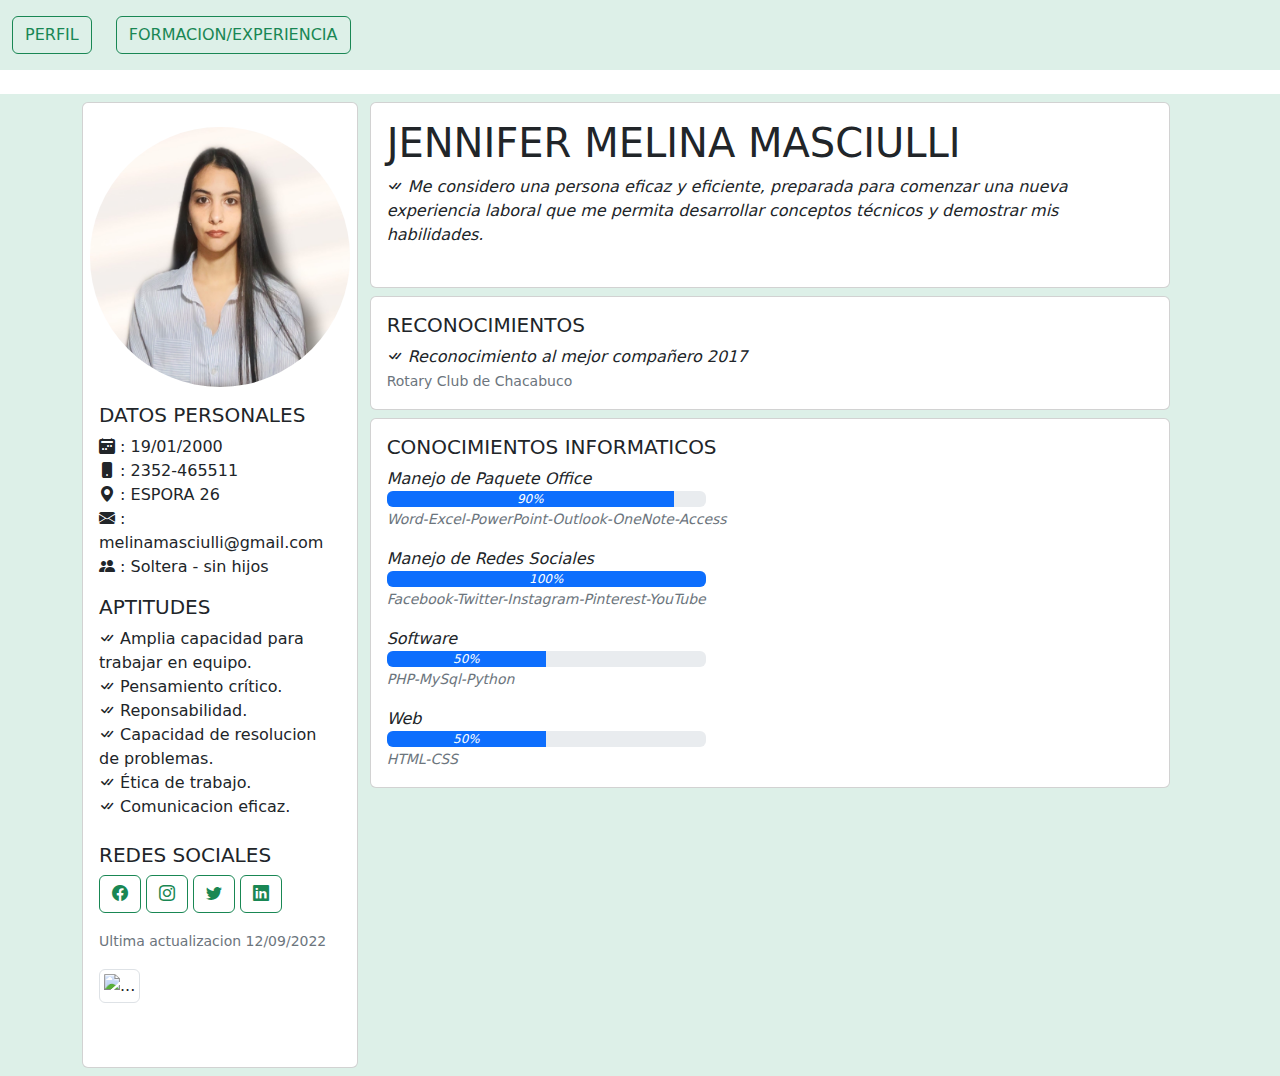
==== index.html @ 7c3a9adf "modifique educacion y experiencia" ====
<!DOCTYPE html>
<html lang="en">

<head>
  <meta charset="UTF-8">
  <meta http-equiv="X-UA-Compatible" content="IE=edge">
  <meta name="viewport" content="width=device-width, initial-scale=1.0">
  <link rel="stylesheet" href="css/bootstrap.min.css">
  <link rel="stylesheet" href="https://cdn.jsdelivr.net/npm/bootstrap-icons@1.9.1/font/bootstrap-icons.css">
  <link rel="stylesheet" href="practicas2.css">
  <title>JENNIFER MELINA MASCIULLI-CV</title>
</head>


<body background="VEC.jpg">


  <nav class="navbar navbar-expand-lg verde">

    <div class="container-fluid">
      <a class="navbar-brand" href="index.html">   <button type="button"
          class="btn btn-outline-success">PERFIL</button></a>
      <button class="navbar-toggler" type="button" data-bs-toggle="collapse" data-bs-target="#navbarNav"
        aria-controls="navbarNav" aria-expanded="false" aria-label="Toggle navigation">
        <span class="navbar-toggler-icon"></span>
      </button>
      <div class="collapse navbar-collapse" id="navbarNav">
        <ul class="navbar-nav">


          <li class="nav-item">
            <a class="nav-link active" aria-current="page" href="educacion.html"> <button type="button"
                class="btn btn-outline-success">FORMACION/EXPERIENCIA</button></a>
          </li>
         

        </ul>
      </div>
    </div>
  </nav> <br>



  <nav class="navbar navbar-expand-lg verde">


    <div class="container align">
      <div class="card" style="width: 23rem;" > <br>
        <img src="CV.MELINA.jpg" class="circular--square mx-auto" width="260" height="260">




        <div class="card-body">


          <h5 class="card-title"> DATOS PERSONALES</h5>
          <p class="card-text"><i class="bi bi-calendar2-week-fill"></i> : 19/01/2000 <br>
            <i class="bi bi-phone-fill"></i> : 2352-465511 <br>
            <i class="bi bi-geo-alt-fill"></i> : ESPORA 26 <br>
            <i class="bi bi-envelope-fill"></i> : melinamasciulli@gmail.com <br>
            <i class="bi bi-people-fill"></i> : Soltera - sin hijos <br>


          <h5 class="card-title"> APTITUDES</h5>
            <i class="bi bi-check-all"></i> Amplia capacidad para trabajar en equipo.<br>
            <i class="bi bi-check-all"></i> Pensamiento crítico. <br>
            <i class="bi bi-check-all"></i> Reponsabilidad. <br>
            <i class="bi bi-check-all"></i> Capacidad de resolucion de problemas. <br>
            <i class="bi bi-check-all"></i> Ética de trabajo. <br>
            <i class="bi bi-check-all"></i> Comunicacion eficaz. <br>


          </br> <h5 class="card-title"> REDES SOCIALES</h5>
          <p class=" card-text">

            <a class="btn btn-outline-success" type="submit" href="https://www.facebook.com/mmasciullibj16/"><i
                class="bi bi-facebook"></i></a>

            <a class="btn btn-outline-success" type="submit" href="https://www.instagram.com/melinamasciulliok/"><i
                class="bi bi-instagram"></i></a>

            <a class="btn btn-outline-success" type="submit" href="https://mobile.twitter.com/masciullibj"><i
                class="bi bi-twitter"></i></a>

            <a class="btn btn-outline-success" type="submit" href="https://www.linkedin.com/in/masciullimelina/"><i
                class="bi bi-linkedin"></i></a>

          <p class="card-text"><small class="text-muted">Ultima actualizacion 12/09/2022</small></p>
          <img src="WhatsApp.png" class="img-thumbnail" alt="..." width="120">


        </div> <br>
      </br> </div>

      <div class="container-fluid align-self-start">
        <div class="card" style="width: 50rem;" alt="...">
          <div class="card-body" class="align=center">
            <h1 class="card-title"> JENNIFER MELINA MASCIULLI</h1>
            <i class="bi bi-check-all"><i class="card-text"> </i> Me considero una persona eficaz y eficiente, preparada
              para comenzar una nueva experiencia laboral que me permita desarrollar conceptos técnicos y demostrar
              mis habilidades. <br> </i> <br>
          </div>
        </div>
          <div class="card mt-2" style="width: 50rem;" alt="...">
            <div class="card-body" class="align=right">
              <h5 class="card-title"> RECONOCIMIENTOS</h5>
              <i class="bi bi-check-all"><i class="card-text"> </i> Reconocimiento al mejor compañero 2017<br> </i>
              <p class="card-text"><small class="text-muted">Rotary Club de Chacabuco</small></p>
            </div>
          </div>
        
        <div class="card mt-2" style="width: 50rem;" alt="...">
          <div class="card-body" class="align=right">
            <h5 class="card-title"> CONOCIMIENTOS INFORMATICOS</h5>
            <i class="card-text"> Manejo de Paquete Office <div class="progress col-md-5" >
              <div class="progress-bar" role="progressbar" style="width:90%">90%</div>
            </div> 
            
            <p class="card-text"><small class="text-muted">Word-Excel-PowerPoint-Outlook-OneNote-Access</small></p>
            
            <i class="card-text"> Manejo de Redes Sociales<div class="progress col-md-5" >
              <div class="progress-bar" role="progressbar" style="width:100%">100%</div>
            </div>

            <p class="card-text"><small class="text-muted">Facebook-Twitter-Instagram-Pinterest-YouTube</small></p>

            <i class="card-text"> Software <div class="progress col-md-5" >
              <div class="progress-bar" role="progressbar" style="width:50%">50%</div>
            </div> 
            
            <p class="card-text"><small class="text-muted">PHP-MySql-Python</small></p>

            <i class="card-text"> Web <div class="progress col-md-5" >
              <div class="progress-bar" role="progressbar" style="width:50%">50%</div>
            </div> 
            
            <p class="card-text"><small class="text-muted">HTML-CSS</small></p>




          </div>
        </div>


          </div>
        </div>



</body>
<script src="js/bootstrap.bundle.min.js"></script>


</html>
---- practicas2.css ----
.verde{
    background-color: #b5decd75;
}
.margen {margin:20px 0px}



.circular--square {
    border-radius: 70%;
  }

  
.verde{
    background-color: #b5decd75;


}

h3 {
    font-size: medium; font-family:'Open Sans', 'Helvetica Neue', sans-serif; color: #b5decd75;
}



h6 { font-family:Cambria, Cochin, Georgia, Times, 'Times New Roman', serif; font-size:large; color:dimgray; text-align: center;


}
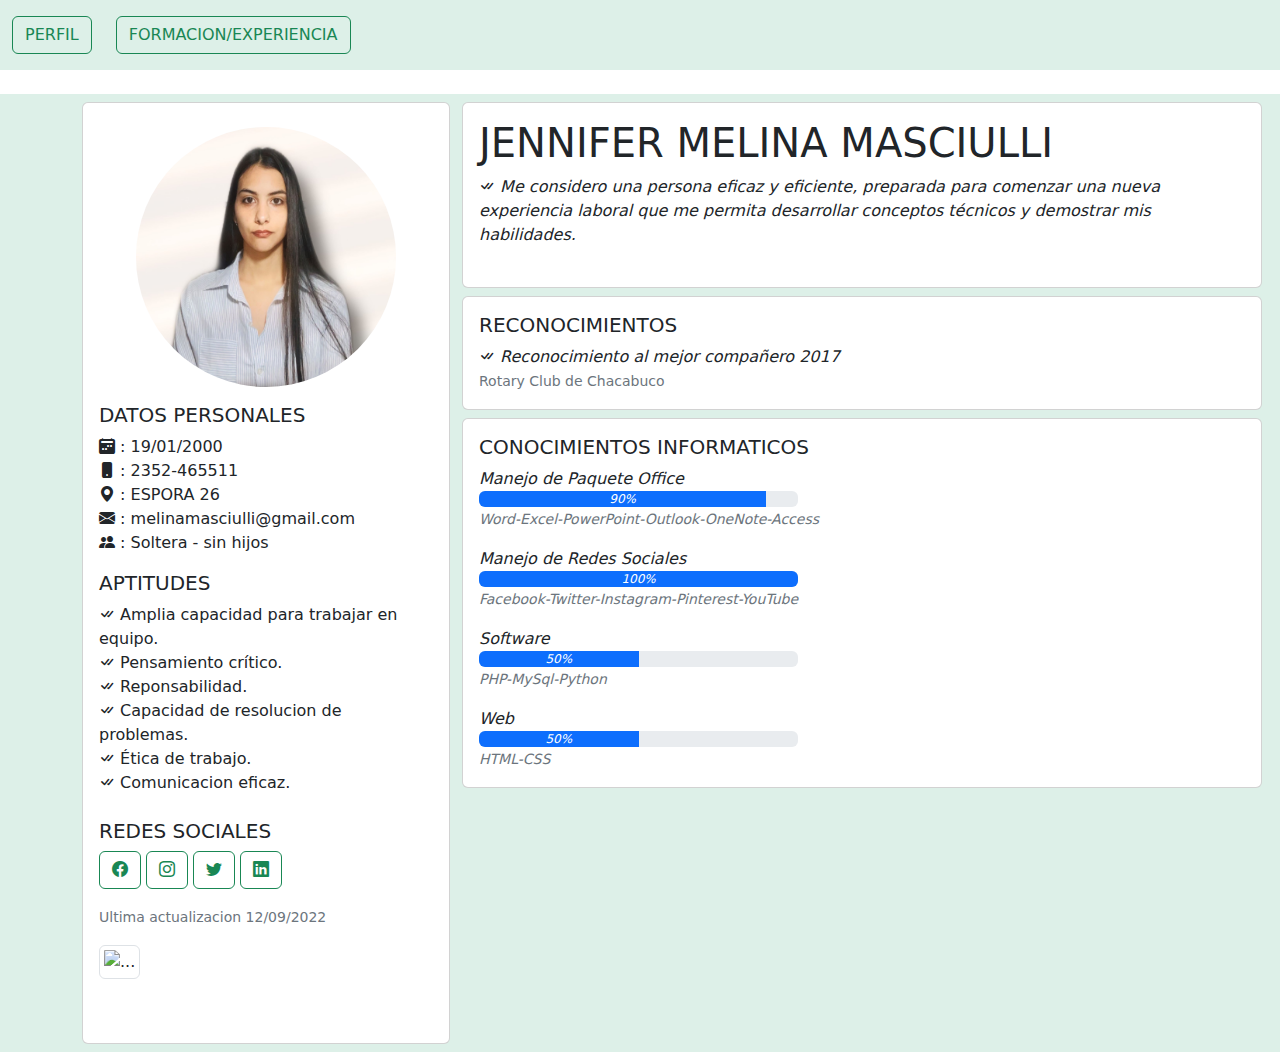
==== commit aa47d773: "ajuste la pantalla principal y modifique la barra de porcentaje de educacion" ====
--- a/index.html
+++ b/index.html
@@ -41,17 +41,13 @@
 
 
 
-  <nav class="navbar navbar-expand-lg verde">
+  <nav class="navbar navbar-expand-lg verde mx-auto">
 
+    <div class="container align mx-auto" >
+      <div class="card col-2"  width="260" height="260" style="width: 23rem;" > <br>
+        <img src="CV.MELINA.jpg" class="circular--square mx-auto" width="260" height="260" >
 
-    <div class="container align">
-      <div class="card" style="width: 23rem;" > <br>
-        <img src="CV.MELINA.jpg" class="circular--square mx-auto" width="260" height="260">
-
-
-
-
-        <div class="card-body">
+        <div class="card-body mx-auto">
 
 
           <h5 class="card-title"> DATOS PERSONALES</h5>
@@ -87,12 +83,18 @@
                 class="bi bi-linkedin"></i></a>
 
           <p class="card-text"><small class="text-muted">Ultima actualizacion 12/09/2022</small></p>
-          <img src="WhatsApp.png" class="img-thumbnail" alt="..." width="120">
+          <img src="WhatsApp.png" class="img-thumbnail" alt="..." width="115">
 
 
         </div> <br>
       </br> </div>
 
+
+
+
+
+
+      
       <div class="container-fluid align-self-start">
         <div class="card" style="width: 50rem;" alt="...">
           <div class="card-body" class="align=center">
@@ -137,19 +139,14 @@
             
             <p class="card-text"><small class="text-muted">HTML-CSS</small></p>
 
-
-
-
+          </div>
+          
+        </div>
           </div>
         </div>
 
+</body>
 
-          </div>
-        </div>
-
-
-
-</body>
 <script src="js/bootstrap.bundle.min.js"></script>
 
 
--- a/practicas2.css
+++ b/practicas2.css
@@ -24,5 +24,5 @@
 
 h6 { font-family:Cambria, Cochin, Georgia, Times, 'Times New Roman', serif; font-size:large; color:dimgray; text-align: center;
 
+}
 
-}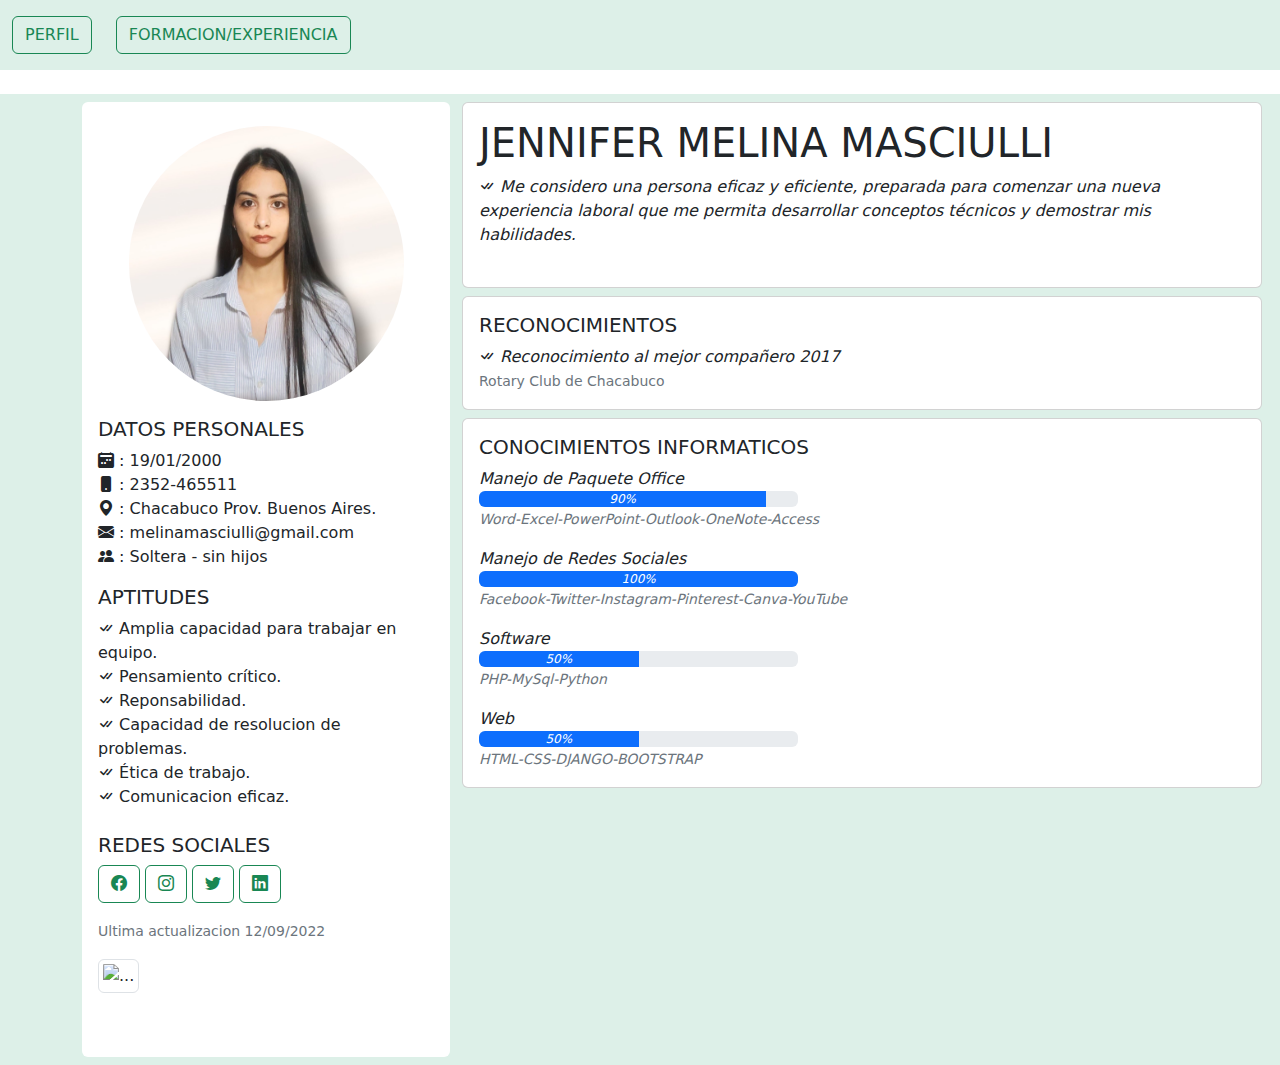
==== commit d51734c8: "agregue informacion al perfil" ====
--- a/index.html
+++ b/index.html
@@ -8,7 +8,7 @@
   <link rel="stylesheet" href="css/bootstrap.min.css">
   <link rel="stylesheet" href="https://cdn.jsdelivr.net/npm/bootstrap-icons@1.9.1/font/bootstrap-icons.css">
   <link rel="stylesheet" href="practicas2.css">
-  <title>JENNIFER MELINA MASCIULLI-CV</title>
+  <title>  JENNIFER MELINA MASCIULLI-CV</title>
 </head>
 
 
@@ -44,16 +44,18 @@
   <nav class="navbar navbar-expand-lg verde mx-auto">
 
     <div class="container align mx-auto" >
-      <div class="card col-2"  width="260" height="260" style="width: 23rem;" > <br>
-        <img src="CV.MELINA.jpg" class="circular--square mx-auto" width="260" height="260" >
+      <div class="card col-2"  width="260" height="260" style="width: 23rem; border: 3cm;" > <br>
+        <img src="CV.MELINA.jpg" class="circular--square mx-auto" width="275" height="275" >
 
         <div class="card-body mx-auto">
+
+          
 
 
           <h5 class="card-title"> DATOS PERSONALES</h5>
           <p class="card-text"><i class="bi bi-calendar2-week-fill"></i> : 19/01/2000 <br>
             <i class="bi bi-phone-fill"></i> : 2352-465511 <br>
-            <i class="bi bi-geo-alt-fill"></i> : ESPORA 26 <br>
+            <i class="bi bi-geo-alt-fill"></i> : Chacabuco Prov. Buenos Aires.  <br>
             <i class="bi bi-envelope-fill"></i> : melinamasciulli@gmail.com <br>
             <i class="bi bi-people-fill"></i> : Soltera - sin hijos <br>
 
@@ -89,11 +91,6 @@
         </div> <br>
       </br> </div>
 
-
-
-
-
-
       
       <div class="container-fluid align-self-start">
         <div class="card" style="width: 50rem;" alt="...">
@@ -125,7 +122,7 @@
               <div class="progress-bar" role="progressbar" style="width:100%">100%</div>
             </div>
 
-            <p class="card-text"><small class="text-muted">Facebook-Twitter-Instagram-Pinterest-YouTube</small></p>
+            <p class="card-text"><small class="text-muted">Facebook-Twitter-Instagram-Pinterest-Canva-YouTube</small></p>
 
             <i class="card-text"> Software <div class="progress col-md-5" >
               <div class="progress-bar" role="progressbar" style="width:50%">50%</div>
@@ -137,13 +134,15 @@
               <div class="progress-bar" role="progressbar" style="width:50%">50%</div>
             </div> 
             
-            <p class="card-text"><small class="text-muted">HTML-CSS</small></p>
+            <p class="card-text"><small class="text-muted">HTML-CSS-DJANGO-BOOTSTRAP</small></p>
 
           </div>
           
         </div>
           </div>
+          
         </div>
+
 
 </body>
 
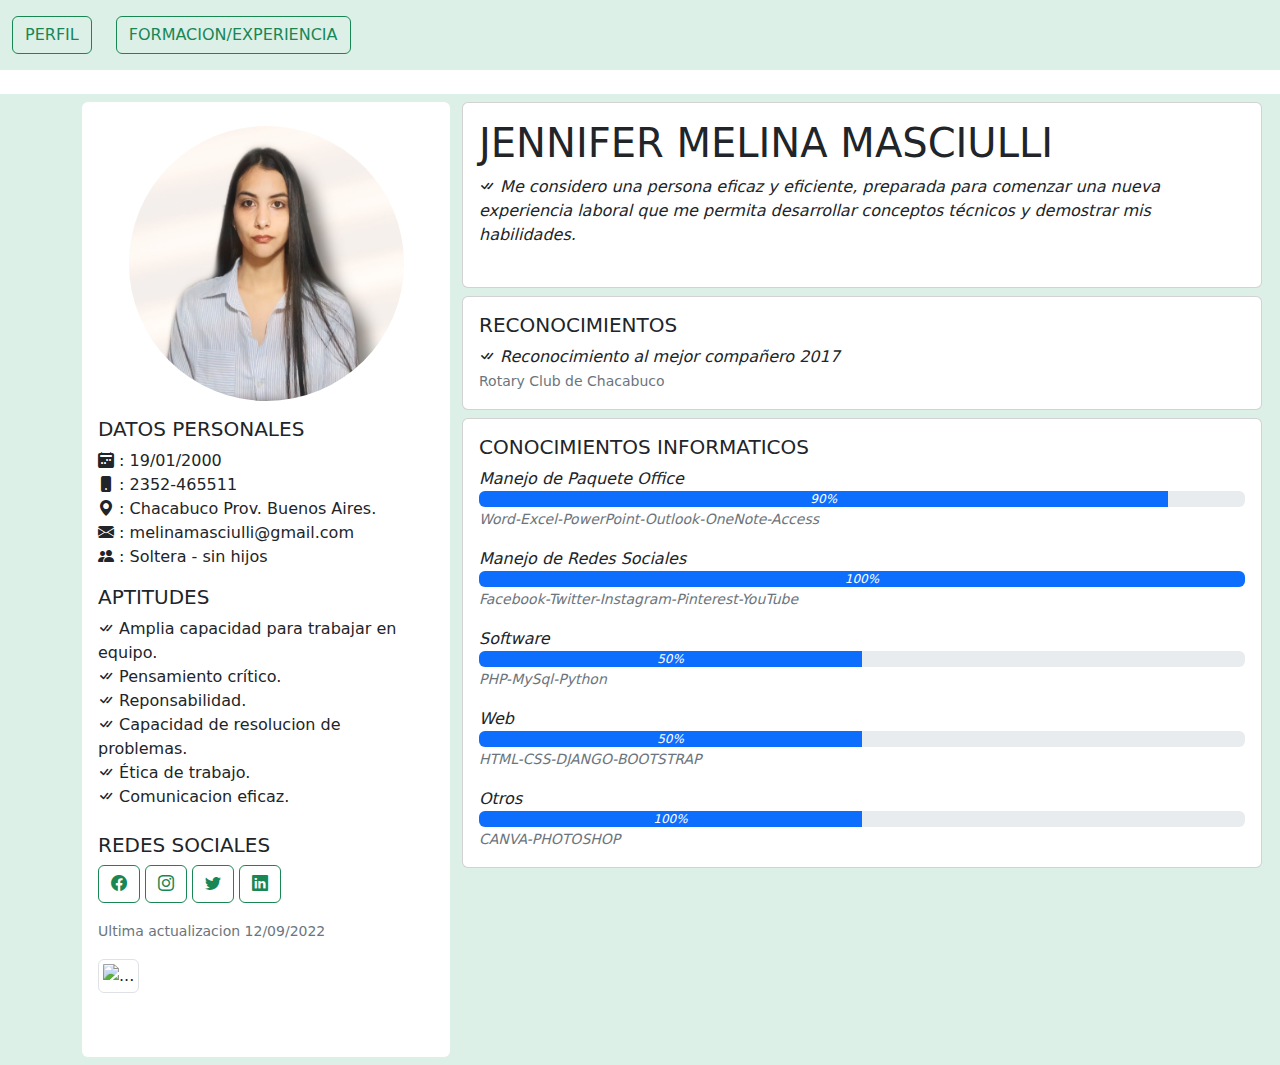
==== commit 29183e3c: "modifique el tamaño de las barras" ====
--- a/index.html
+++ b/index.html
@@ -112,29 +112,36 @@
         <div class="card mt-2" style="width: 50rem;" alt="...">
           <div class="card-body" class="align=right">
             <h5 class="card-title"> CONOCIMIENTOS INFORMATICOS</h5>
-            <i class="card-text"> Manejo de Paquete Office <div class="progress col-md-5" >
+            <i class="card-text"> Manejo de Paquete Office <div class="progress col" >
               <div class="progress-bar" role="progressbar" style="width:90%">90%</div>
             </div> 
             
             <p class="card-text"><small class="text-muted">Word-Excel-PowerPoint-Outlook-OneNote-Access</small></p>
             
-            <i class="card-text"> Manejo de Redes Sociales<div class="progress col-md-5" >
+            <i class="card-text"> Manejo de Redes Sociales<div class="progress col" >
               <div class="progress-bar" role="progressbar" style="width:100%">100%</div>
             </div>
 
-            <p class="card-text"><small class="text-muted">Facebook-Twitter-Instagram-Pinterest-Canva-YouTube</small></p>
+            <p class="card-text"><small class="text-muted">Facebook-Twitter-Instagram-Pinterest-YouTube</small></p>
 
-            <i class="card-text"> Software <div class="progress col-md-5" >
+            <i class="card-text"> Software <div class="progress col" >
               <div class="progress-bar" role="progressbar" style="width:50%">50%</div>
             </div> 
             
             <p class="card-text"><small class="text-muted">PHP-MySql-Python</small></p>
 
-            <i class="card-text"> Web <div class="progress col-md-5" >
+            <i class="card-text"> Web <div class="progress col" >
               <div class="progress-bar" role="progressbar" style="width:50%">50%</div>
             </div> 
             
             <p class="card-text"><small class="text-muted">HTML-CSS-DJANGO-BOOTSTRAP</small></p>
+
+            <i class="card-text"> Otros <div class="progress col" >
+              <div class="progress-bar" role="progressbar" style="width:50%">100%</div>
+            </div> 
+            
+            <p class="card-text"><small class="text-muted">CANVA-PHOTOSHOP</small></p>
+            
 
           </div>
           
@@ -142,7 +149,7 @@
           </div>
           
         </div>
-
+</nav>
 
 </body>
 
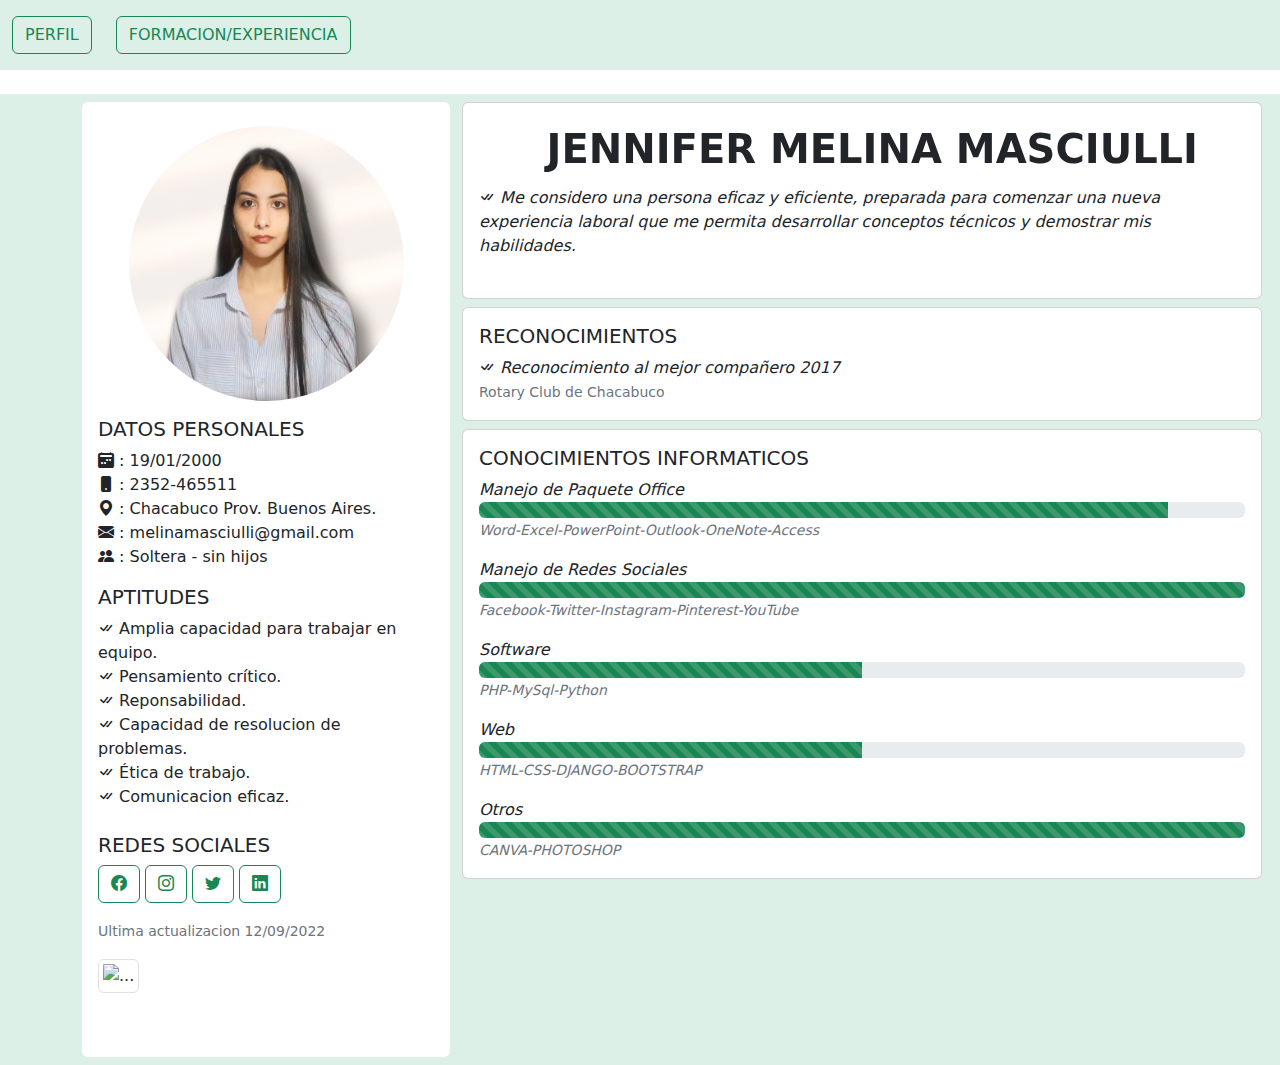
==== commit e02522ac: "modifique la barra de porcentaje de conocimientos informaticos" ====
--- a/index.html
+++ b/index.html
@@ -95,7 +95,7 @@
       <div class="container-fluid align-self-start">
         <div class="card" style="width: 50rem;" alt="...">
           <div class="card-body" class="align=center">
-            <h1 class="card-title"> JENNIFER MELINA MASCIULLI</h1>
+            <marquee behavior="alternate" direction="left" class="fs-1 fw-bold " > JENNIFER MELINA MASCIULLI</marquee>
             <i class="bi bi-check-all"><i class="card-text"> </i> Me considero una persona eficaz y eficiente, preparada
               para comenzar una nueva experiencia laboral que me permita desarrollar conceptos técnicos y demostrar
               mis habilidades. <br> </i> <br>
@@ -113,31 +113,31 @@
           <div class="card-body" class="align=right">
             <h5 class="card-title"> CONOCIMIENTOS INFORMATICOS</h5>
             <i class="card-text"> Manejo de Paquete Office <div class="progress col" >
-              <div class="progress-bar" role="progressbar" style="width:90%">90%</div>
+              <div class="progress-bar-striped progress-bar-animated bg-success" role="progressbar" style="width:90%"></div>
             </div> 
             
             <p class="card-text"><small class="text-muted">Word-Excel-PowerPoint-Outlook-OneNote-Access</small></p>
             
             <i class="card-text"> Manejo de Redes Sociales<div class="progress col" >
-              <div class="progress-bar" role="progressbar" style="width:100%">100%</div>
+              <div class="progress-bar-striped progress-bar-animated bg-success" role="progressbar" style="width:100%"></div>
             </div>
 
             <p class="card-text"><small class="text-muted">Facebook-Twitter-Instagram-Pinterest-YouTube</small></p>
 
             <i class="card-text"> Software <div class="progress col" >
-              <div class="progress-bar" role="progressbar" style="width:50%">50%</div>
+              <div class="progress-bar-striped progress-bar-animated bg-success" role="progressbar" style="width:50%"></div>
             </div> 
             
             <p class="card-text"><small class="text-muted">PHP-MySql-Python</small></p>
 
             <i class="card-text"> Web <div class="progress col" >
-              <div class="progress-bar" role="progressbar" style="width:50%">50%</div>
+              <div class="progress-bar-striped progress-bar-animated bg-success" role="progressbar" style="width:50%"></div>
             </div> 
             
             <p class="card-text"><small class="text-muted">HTML-CSS-DJANGO-BOOTSTRAP</small></p>
 
             <i class="card-text"> Otros <div class="progress col" >
-              <div class="progress-bar" role="progressbar" style="width:50%">100%</div>
+              <div class="progress-bar-striped progress-bar-animated bg-success" role="progressbar" style="width:100%"></div>
             </div> 
             
             <p class="card-text"><small class="text-muted">CANVA-PHOTOSHOP</small></p>
